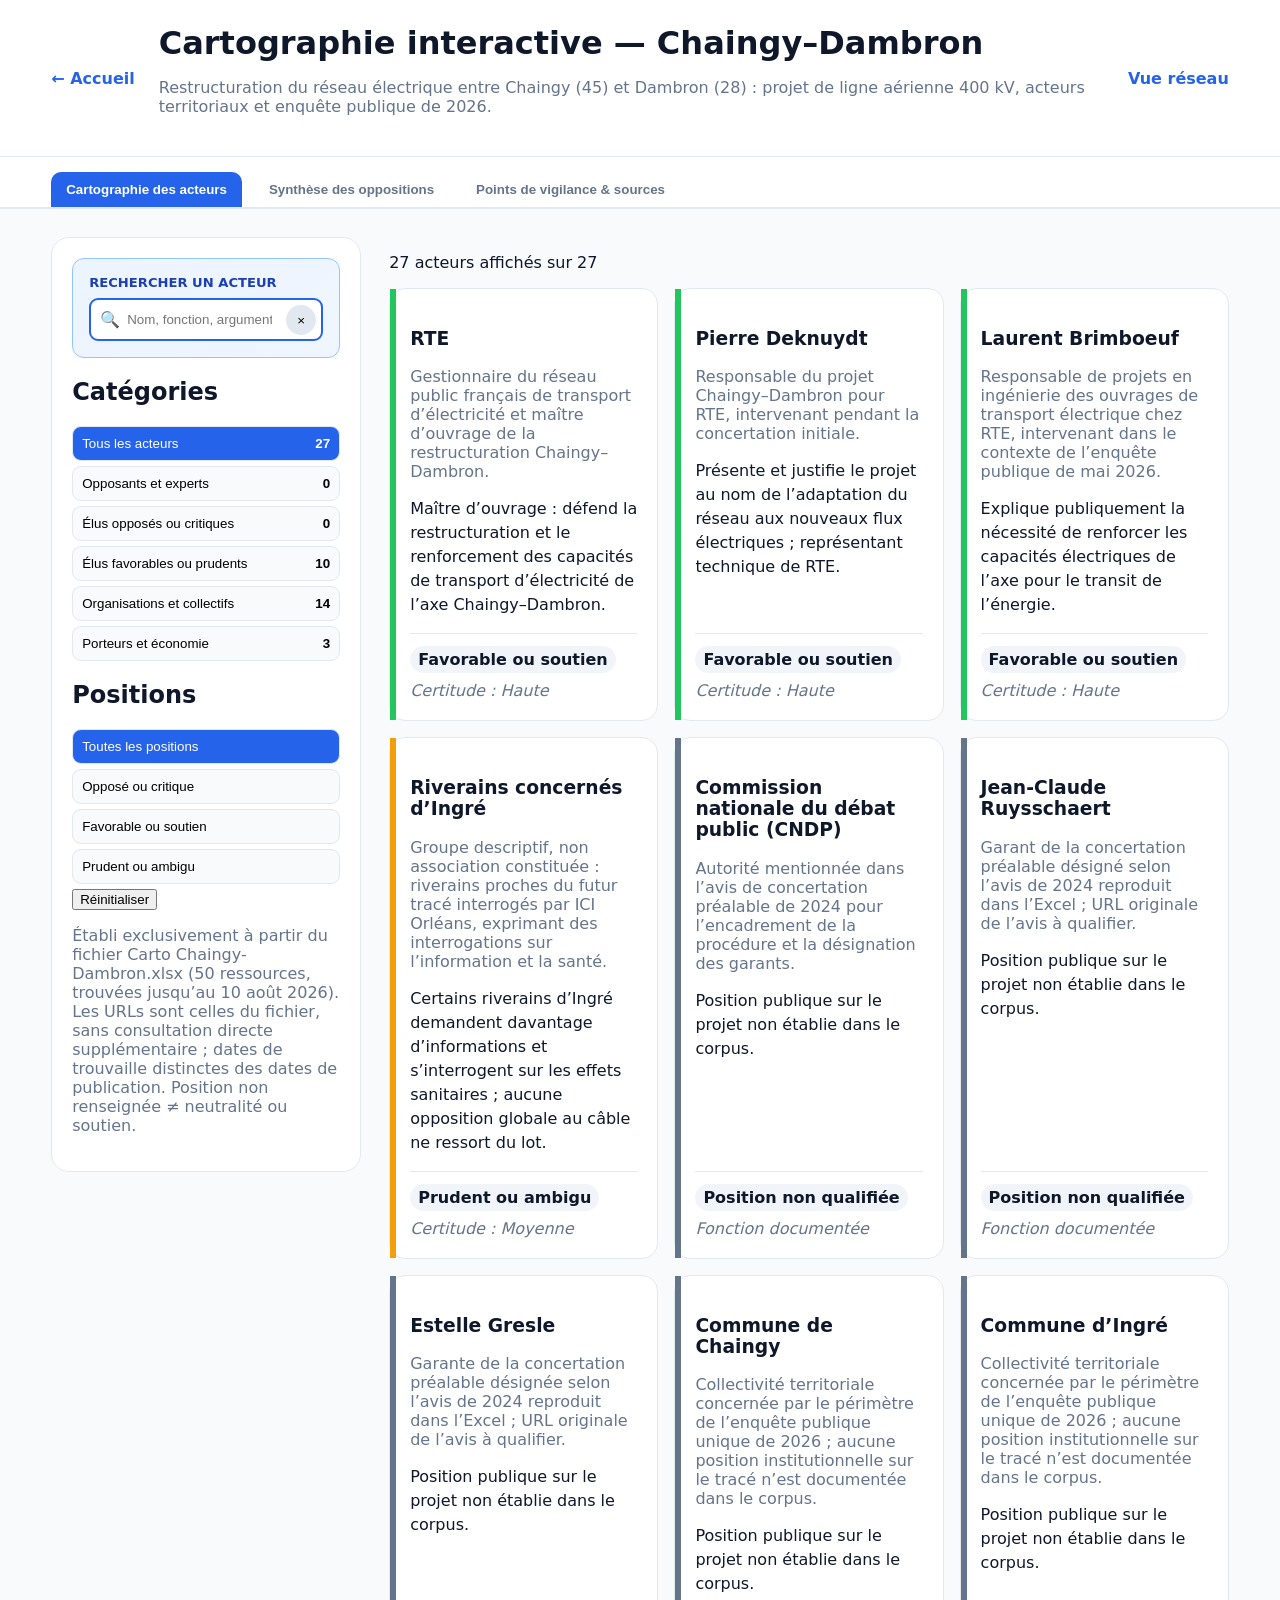
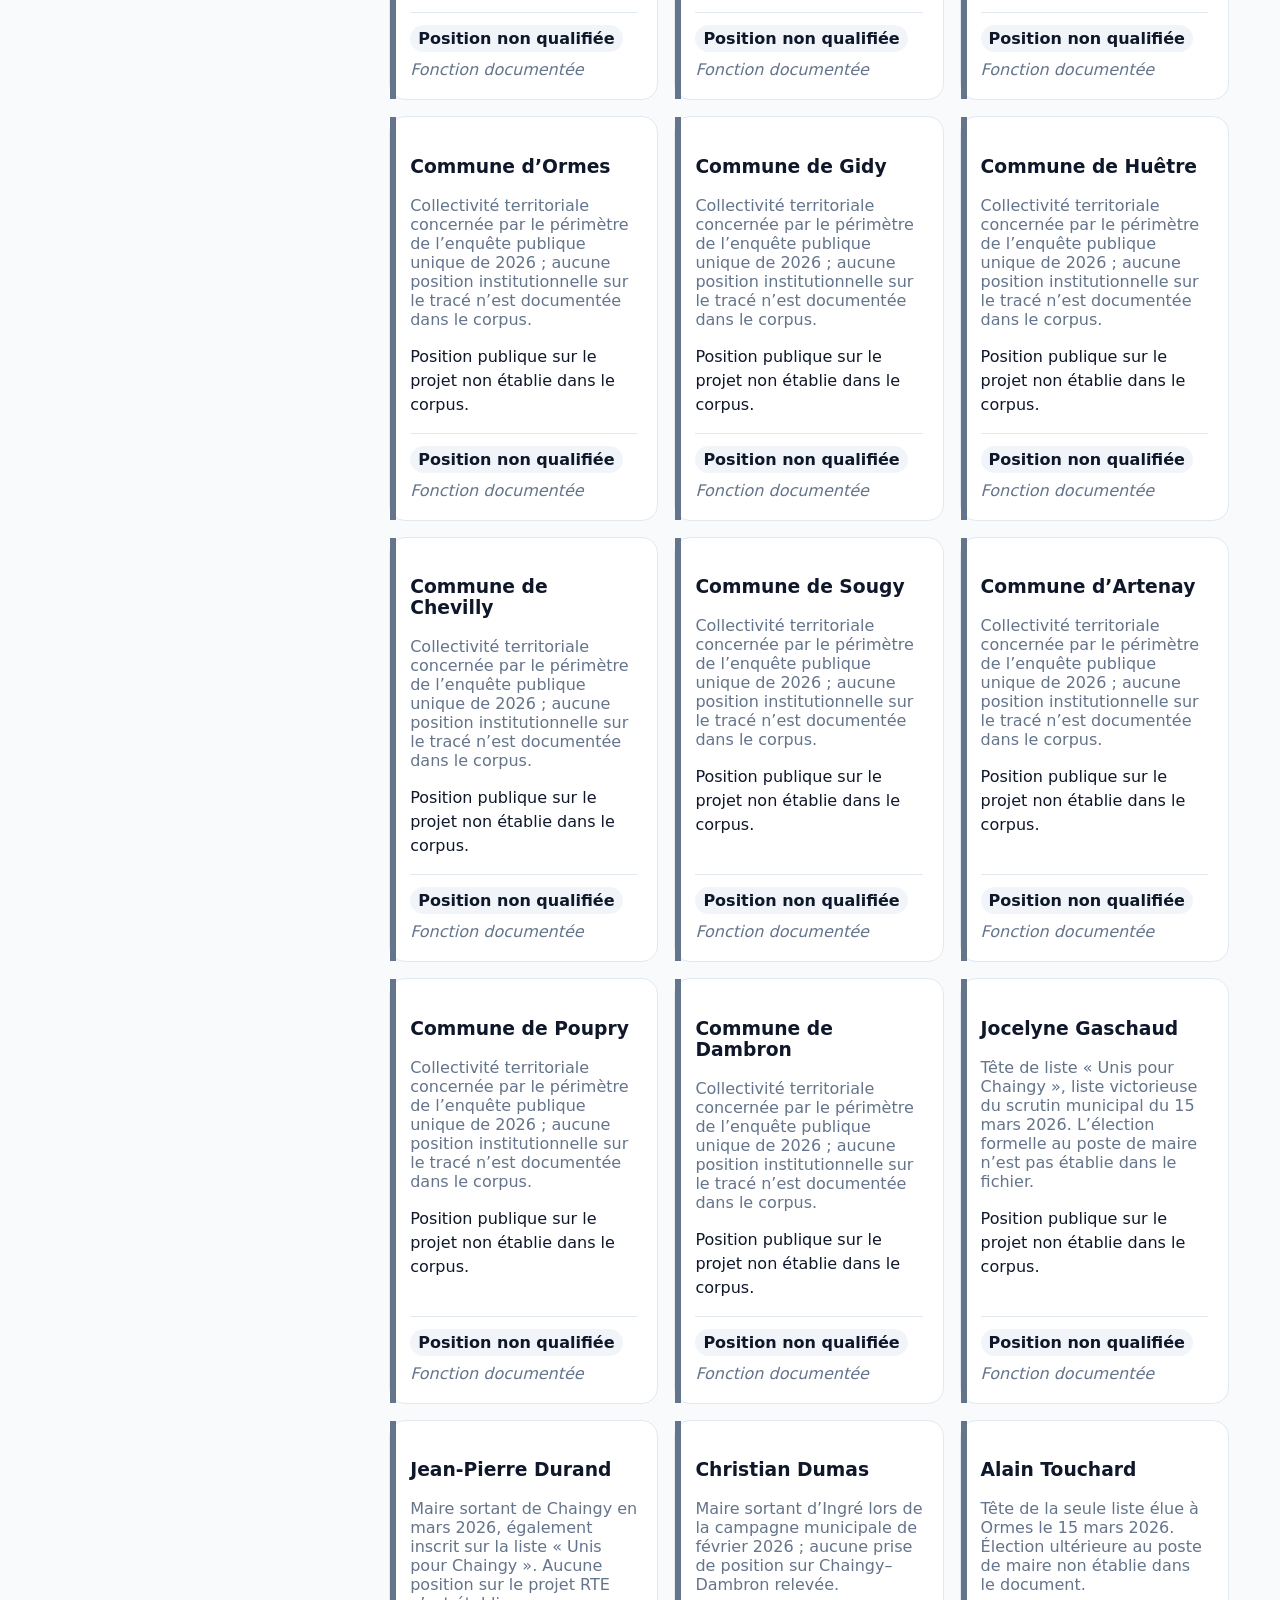
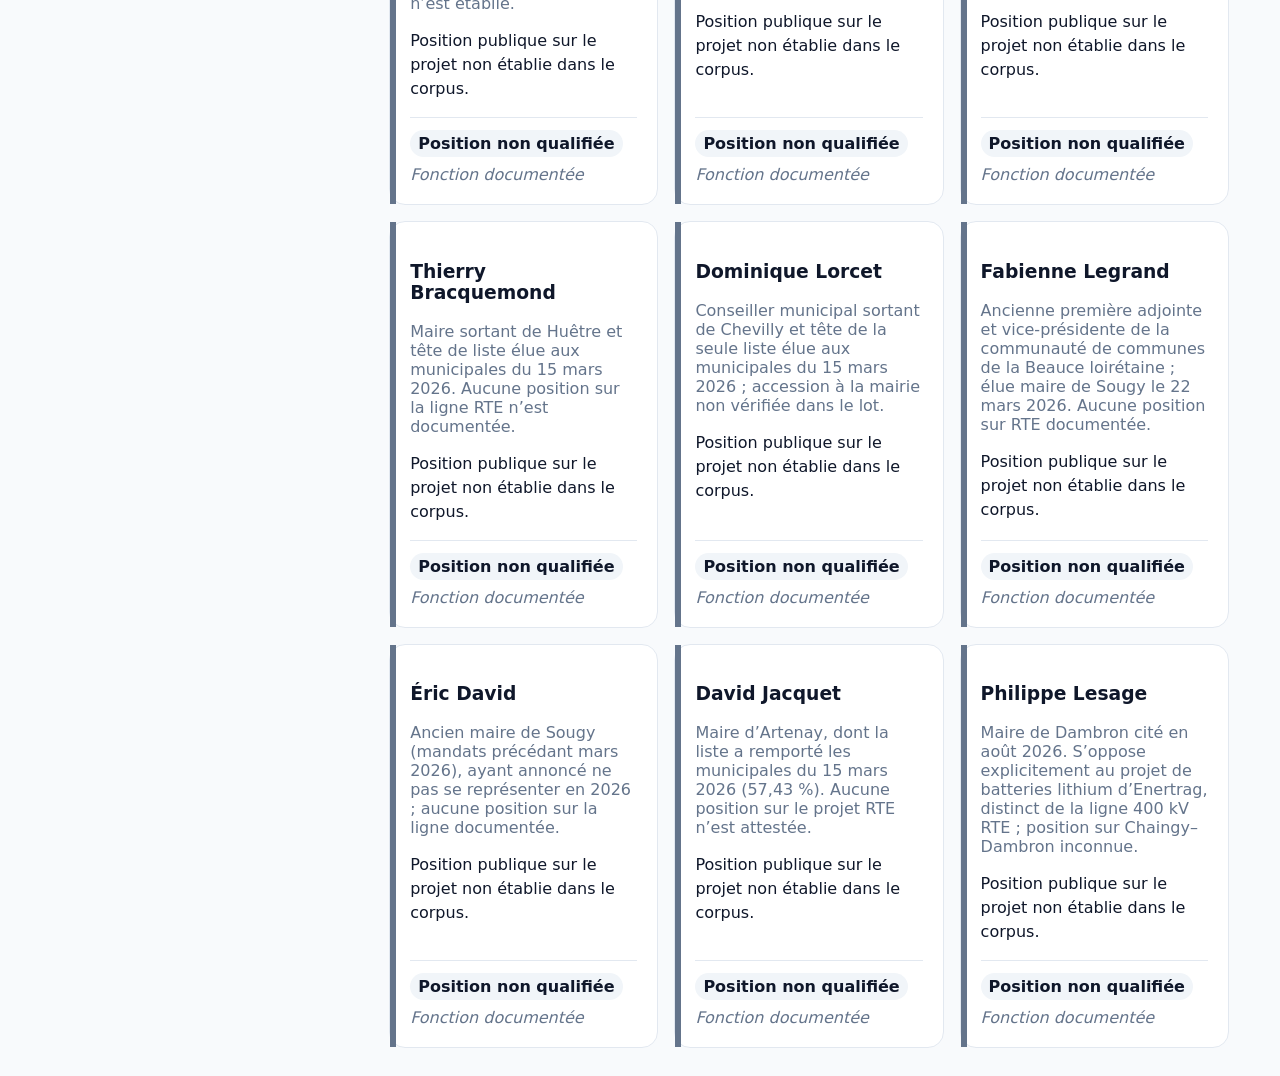
==== apps/cards/index.html @ eea74c2f "Add files via upload" ====
<!doctype html><html lang="fr"><head><meta charset="utf-8"><meta name="viewport" content="width=device-width,initial-scale=1"><title>Cartes — Chaingy–Dambron</title><link rel="stylesheet" href="../../assets/css/cards.css"></head><body><header><a href="../../">← Accueil</a><div><h1 id="title"></h1><p id="subtitle"></p></div><a href="../network/">Vue réseau</a></header><nav class="tabs"><button class="tab active" data-tab="carto">Cartographie des acteurs</button><button class="tab" data-tab="griefs">Synthèse des oppositions</button><button class="tab" data-tab="watch">Points de vigilance & sources</button></nav><main><section id="carto" class="pane active"><div class="layout"><aside><div class="searchbox"><label>Rechercher un acteur</label><div class="searchwrap"><span>🔍</span><input id="search" type="search" placeholder="Nom, fonction, argument..."><button id="clear">×</button></div></div><h2>Catégories</h2><div id="categories"></div><h2>Positions</h2><div id="stances"></div><button id="reset">Réinitialiser</button><p id="notice"></p></aside><section><p id="count"></p><div id="grid" class="grid"></div></section></div></section><section id="griefs" class="pane"><div id="griefGrid" class="griefGrid"></div></section><section id="watch" class="pane"><article class="listCard"><h2>🔍 Points de vigilance majeurs</h2><ul id="vigilance"></ul></article><article class="listCard"><h2>📰 Médias et sources répertoriés</h2><ul id="sources"></ul></article></section></main><dialog id="dialog"><button class="close">×</button><div id="detail"></div></dialog><script type="module" src="../../assets/js/cards.js"></script></body></html>
---- assets/css/cards.css ----
:root{--blue:#2563eb;--border:#e2e8f0}*{box-sizing:border-box}body{margin:0;font-family:Inter,system-ui,sans-serif;background:#f8fafc;color:#0f172a}header{display:flex;align-items:center;gap:24px;padding:24px 4vw;background:white;border-bottom:1px solid var(--border)}header div{flex:1}header h1{margin:0}header p,.role,.muted,#notice{color:#64748b}header a{color:var(--blue);font-weight:700;text-decoration:none}.tabs{display:flex;gap:12px;padding:15px 4vw 0;background:white;border-bottom:2px solid var(--border)}.tab{border:0;background:none;padding:10px 15px;border-radius:10px 10px 0 0;color:#64748b;font-weight:700}.tab.active{background:var(--blue);color:white}.pane{display:none;padding:28px 4vw}.pane.active{display:block}.layout{display:grid;grid-template-columns:310px 1fr;gap:28px}aside{position:sticky;top:18px;align-self:start;background:white;border:1px solid var(--border);border-radius:18px;padding:20px}.searchbox{padding:16px;border:1px solid #93c5fd;border-radius:12px;background:linear-gradient(135deg,#dbeafe88,#eff6ff)}.searchbox label{display:block;color:#1e40af;font-weight:800;text-transform:uppercase;font-size:.82rem}.searchwrap{position:relative;margin-top:8px}.searchwrap span{position:absolute;left:11px;top:12px}.searchwrap input{width:100%;padding:12px 36px;border:2px solid var(--blue);border-radius:9px}.searchwrap button{position:absolute;right:7px;top:7px;border:0;background:#e2e8f0;border-radius:50%;width:30px;height:30px}.filter{width:100%;display:flex;justify-content:space-between;margin:5px 0;padding:9px;border:1px solid var(--border);background:#f8fafc;border-radius:9px}.filter.active{background:var(--blue);color:white}.grid{display:grid;grid-template-columns:repeat(auto-fill,minmax(245px,1fr));gap:16px}.card{position:relative;display:flex;flex-direction:column;background:white;border:1px solid var(--border);border-radius:16px;padding:20px;min-height:270px;cursor:pointer}.card:before{content:"";position:absolute;inset:0 auto 0 0;width:6px;background:var(--stance)}.position{flex:1;line-height:1.5}.footer{display:flex;flex-direction:column;align-items:flex-start;gap:8px;border-top:1px solid var(--border);padding-top:12px}.badge{padding:4px 8px;border-radius:99px;background:#f1f5f9;font-weight:800}.footer span:last-child{color:#64748b;font-style:italic}.griefGrid{display:grid;grid-template-columns:repeat(auto-fill,minmax(390px,1fr));gap:20px}.griefCard,.listCard{background:white;border:1px solid var(--border);border-radius:16px;padding:24px}.listCard{margin-bottom:20px}.listCard li{margin:10px 0;line-height:1.5}dialog{width:min(780px,calc(100% - 28px));border:0;border-radius:20px;padding:28px}.close{float:right}.proof,.relation{padding:12px;margin:9px 0;background:#f8fafc;border-left:4px solid var(--blue);border-radius:8px}.proof small{display:block;color:#64748b}@media(max-width:850px){.layout{grid-template-columns:1fr}aside{position:static}.tabs{flex-wrap:wrap}.griefGrid{grid-template-columns:1fr}}
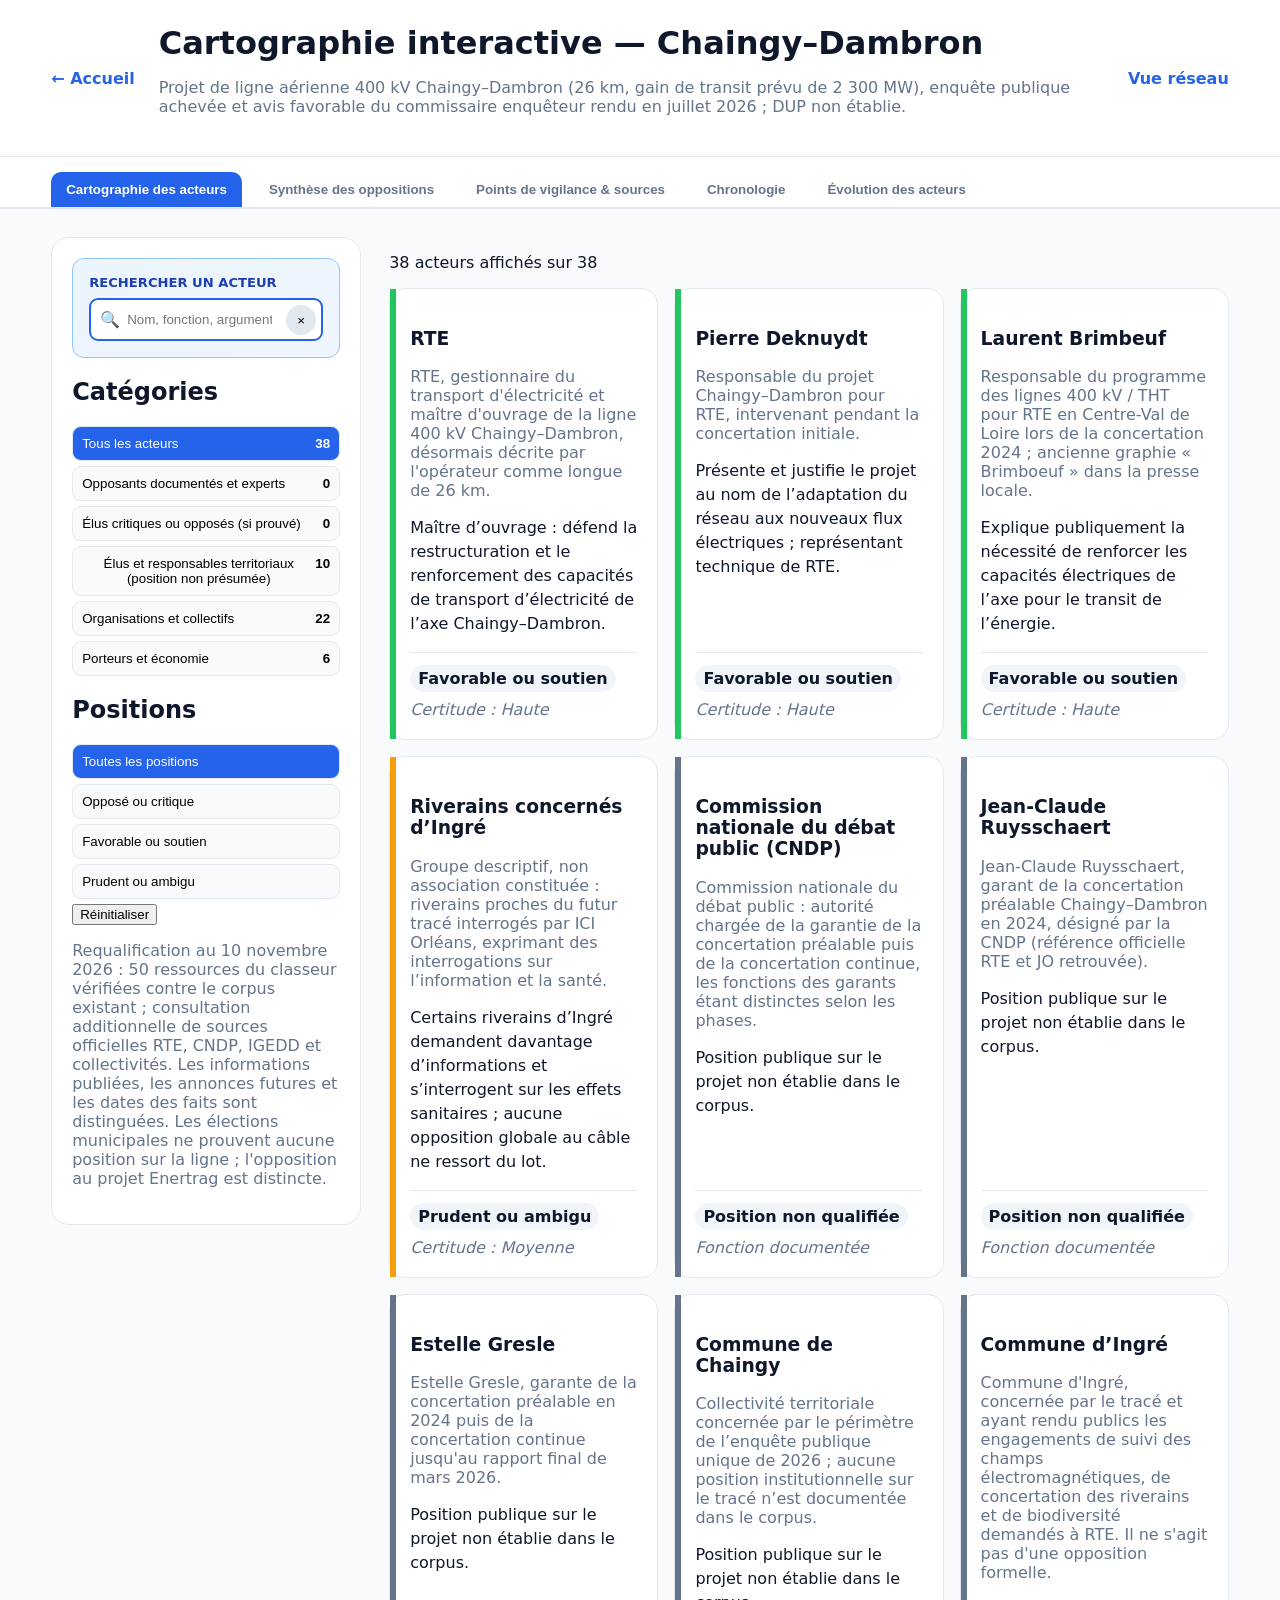
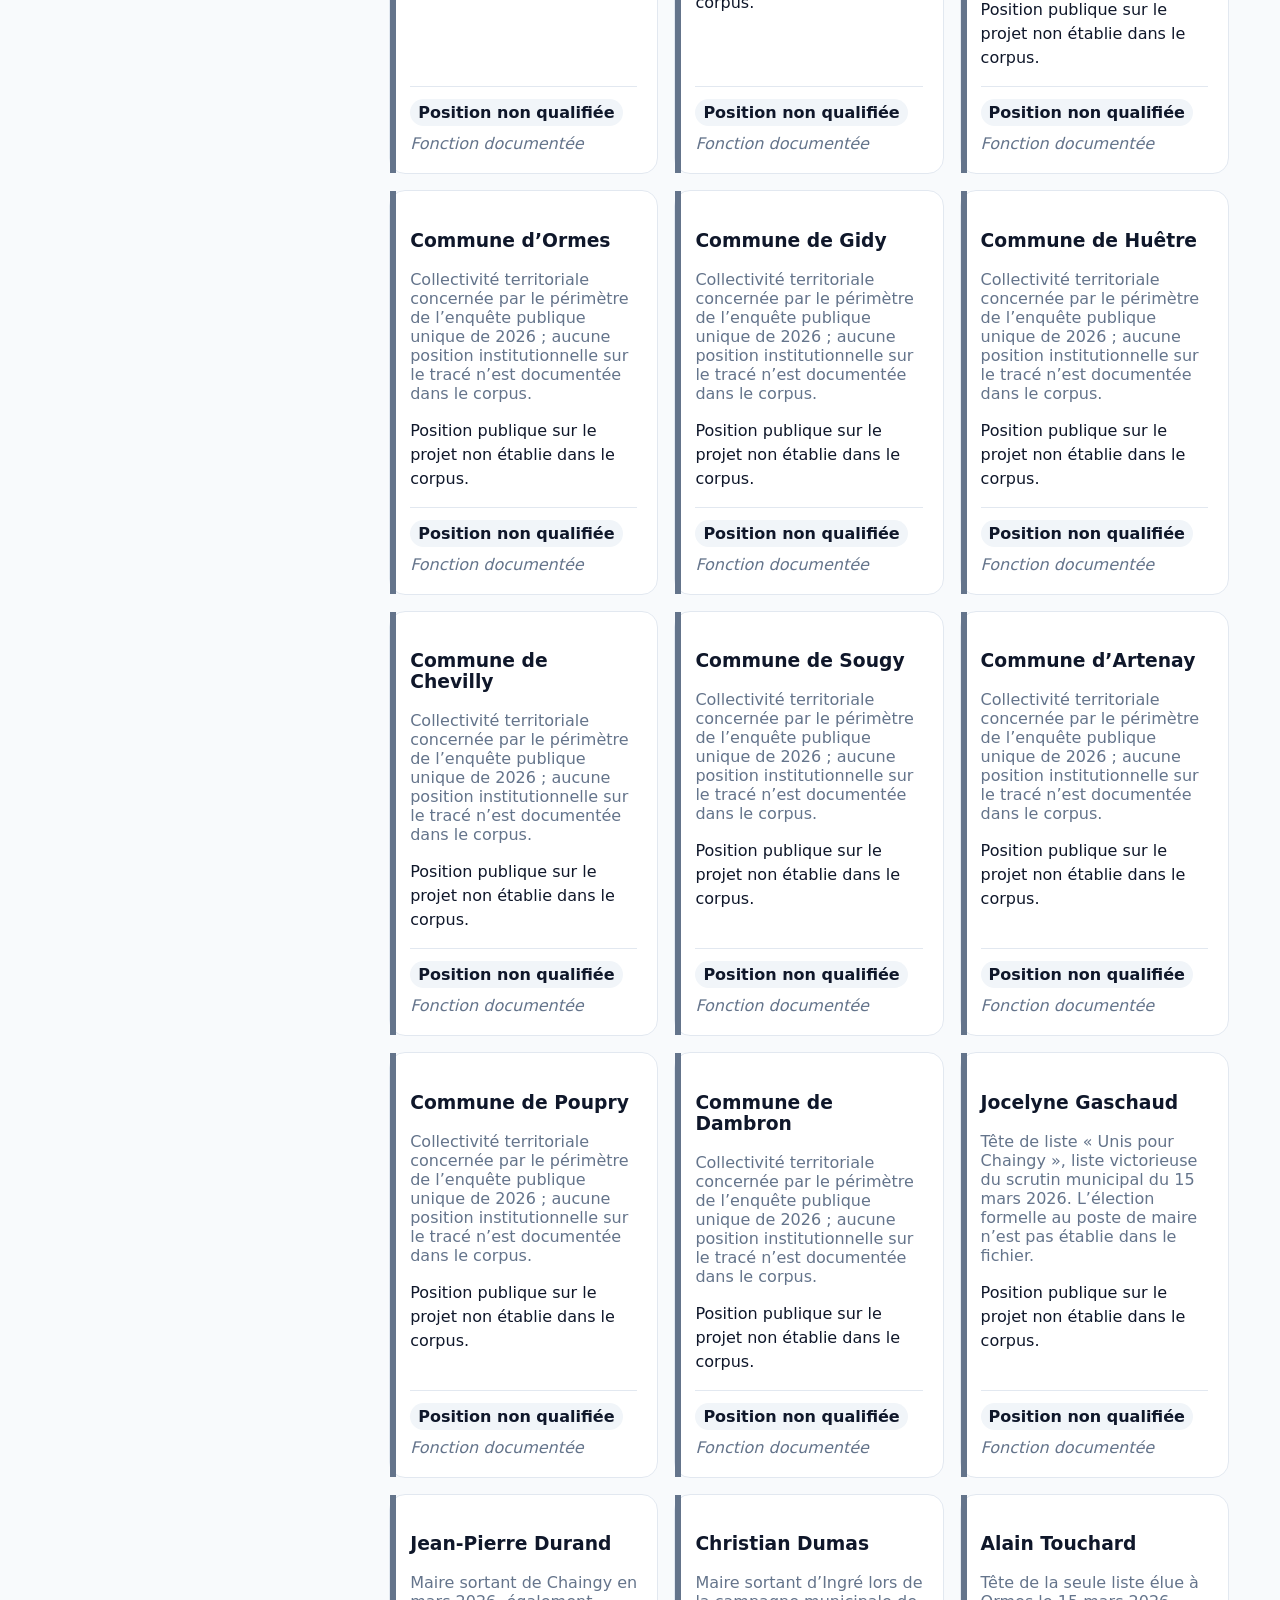
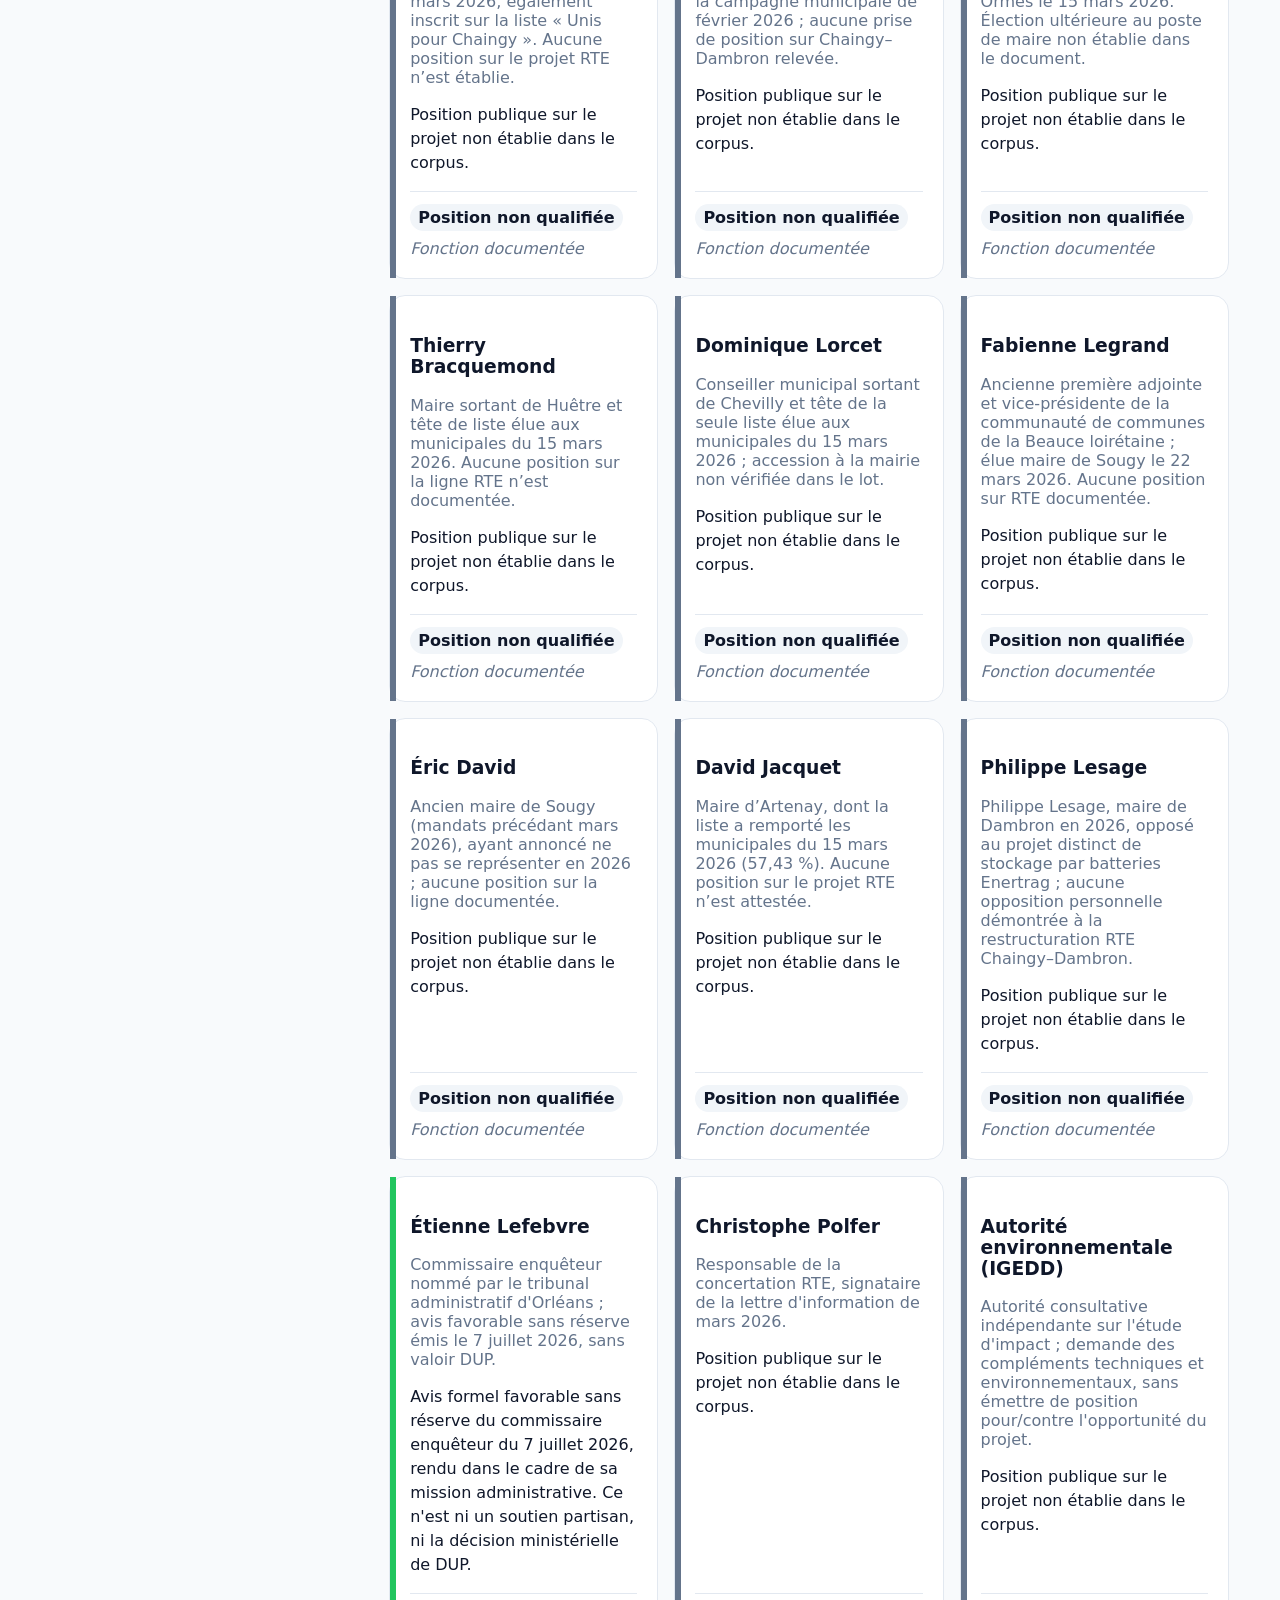
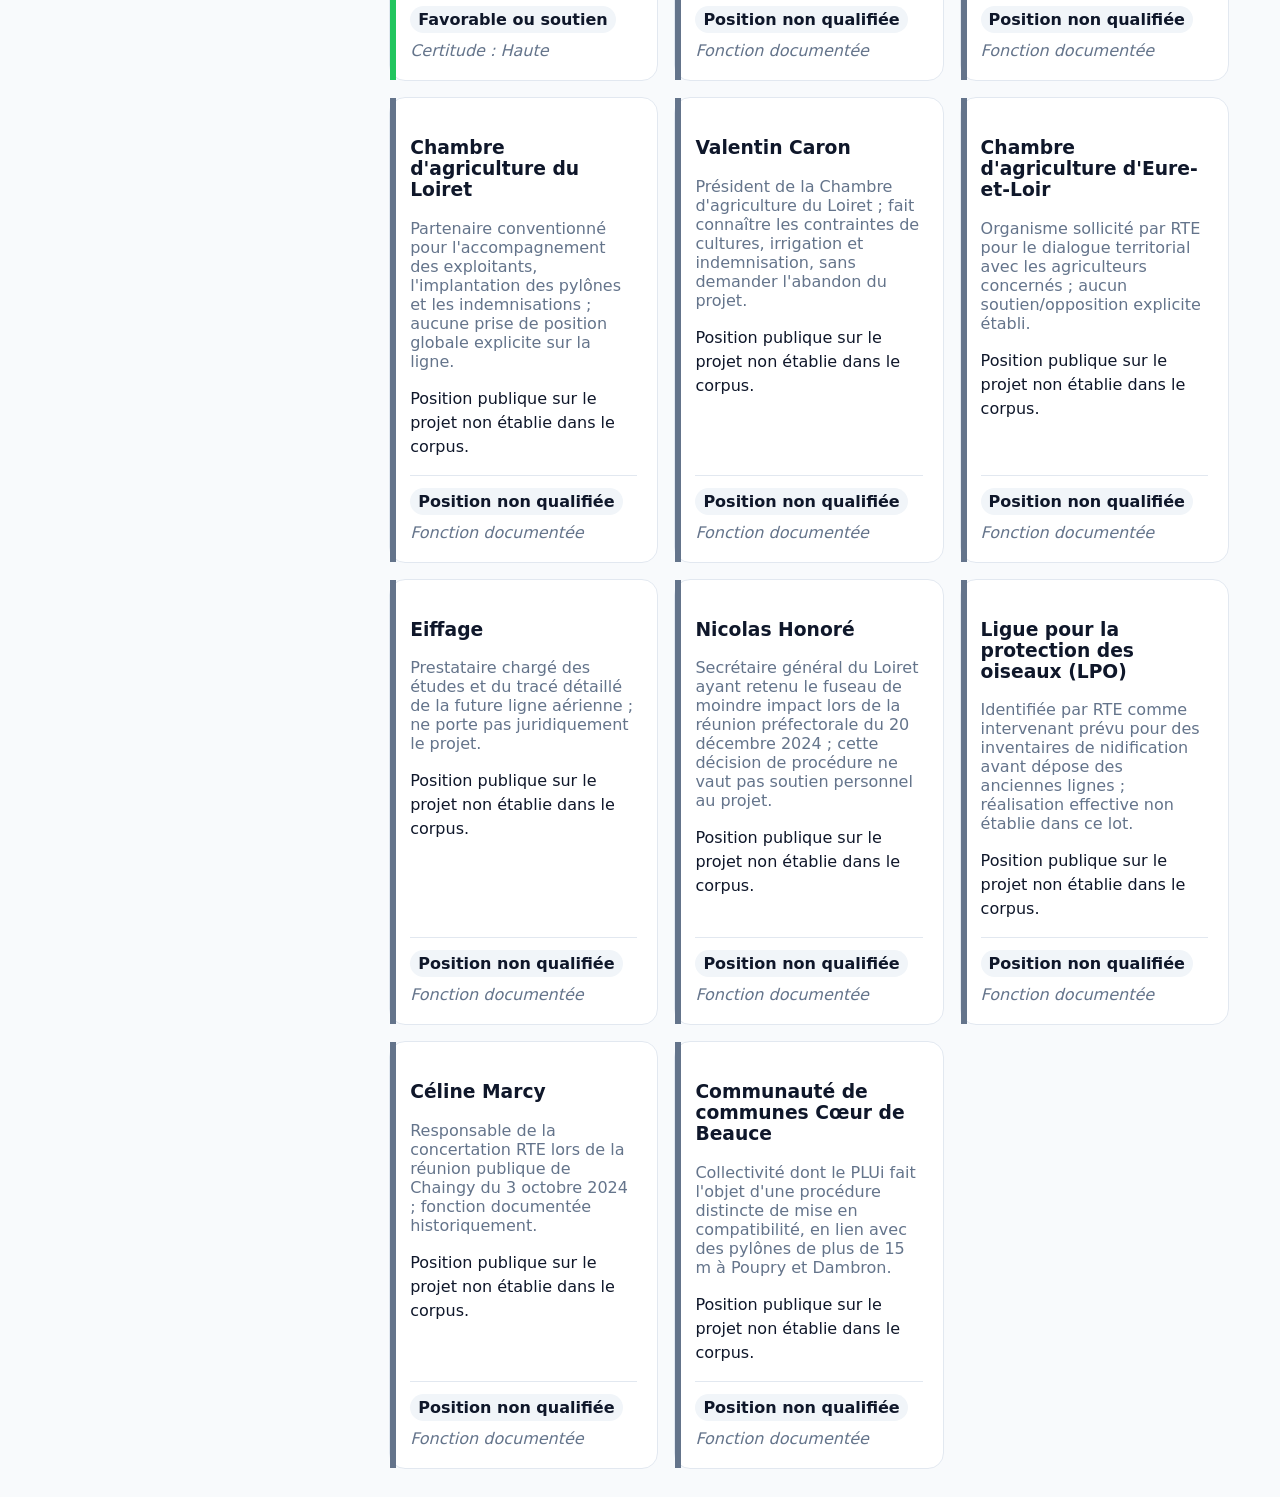
==== commit 1ffd08be: "Chaingy–Dambron: deltas réglementaires, preuves primaires et modèle Fos à cinq onglets" ====
--- a/apps/cards/index.html
+++ b/apps/cards/index.html
@@ -1 +1 @@
-<!doctype html><html lang="fr"><head><meta charset="utf-8"><meta name="viewport" content="width=device-width,initial-scale=1"><title>Cartes — Chaingy–Dambron</title><link rel="stylesheet" href="../../assets/css/cards.css"></head><body><header><a href="../../">← Accueil</a><div><h1 id="title"></h1><p id="subtitle"></p></div><a href="../network/">Vue réseau</a></header><nav class="tabs"><button class="tab active" data-tab="carto">Cartographie des acteurs</button><button class="tab" data-tab="griefs">Synthèse des oppositions</button><button class="tab" data-tab="watch">Points de vigilance & sources</button></nav><main><section id="carto" class="pane active"><div class="layout"><aside><div class="searchbox"><label>Rechercher un acteur</label><div class="searchwrap"><span>🔍</span><input id="search" type="search" placeholder="Nom, fonction, argument..."><button id="clear">×</button></div></div><h2>Catégories</h2><div id="categories"></div><h2>Positions</h2><div id="stances"></div><button id="reset">Réinitialiser</button><p id="notice"></p></aside><section><p id="count"></p><div id="grid" class="grid"></div></section></div></section><section id="griefs" class="pane"><div id="griefGrid" class="griefGrid"></div></section><section id="watch" class="pane"><article class="listCard"><h2>🔍 Points de vigilance majeurs</h2><ul id="vigilance"></ul></article><article class="listCard"><h2>📰 Médias et sources répertoriés</h2><ul id="sources"></ul></article></section></main><dialog id="dialog"><button class="close">×</button><div id="detail"></div></dialog><script type="module" src="../../assets/js/cards.js"></script></body></html>
+<!doctype html><html lang="fr"><head><meta charset="utf-8"><meta name="viewport" content="width=device-width,initial-scale=1"><title>Cartes — Chaingy–Dambron</title><link rel="stylesheet" href="../../assets/css/cards.css?v=chaingy-20261110"><link rel="stylesheet" href="../../assets/css/evolution.css?v=chaingy-20261110"></head><body><header><a href="../../">← Accueil</a><div><h1 id="title"></h1><p id="subtitle"></p></div><a href="../network/">Vue réseau</a></header><nav class="tabs"><button class="tab active" data-tab="carto">Cartographie des acteurs</button><button class="tab" data-tab="griefs">Synthèse des oppositions</button><button class="tab" data-tab="watch">Points de vigilance & sources</button><button class="tab" data-tab="timeline">Chronologie</button><button class="tab" data-tab="evolution">Évolution des acteurs</button></nav><main><section id="carto" class="pane active"><div class="layout"><aside><div class="searchbox"><label>Rechercher un acteur</label><div class="searchwrap"><span>🔍</span><input id="search" type="search" placeholder="Nom, fonction, argument..."><button id="clear">×</button></div></div><h2>Catégories</h2><div id="categories"></div><h2>Positions</h2><div id="stances"></div><button id="reset">Réinitialiser</button><p id="notice"></p></aside><section><p id="count"></p><div id="grid" class="grid"></div></section></div></section><section id="griefs" class="pane"><div id="griefGrid" class="griefGrid"></div></section><section id="watch" class="pane"><article class="listCard"><h2>🔍 Points de vigilance majeurs</h2><ul id="vigilance"></ul></article><article class="listCard"><h2>📰 Médias et sources répertoriés</h2><ul id="sources"></ul></article></section><section id="timeline" class="pane"><article class="listCard"><h2>Chronologie Chaingy–Dambron</h2><p>Procédures, décisions, annonces et prévisions sont distinguées, avec les preuves associées.</p></article><div id="timelineGrid" class="griefGrid"></div><article class="listCard"><h2>Repères techniques et réglementaires</h2><div id="factsGrid" class="griefGrid"></div></article></section><section id="evolution" class="pane"><div id="evolution-root"></div></section></main><dialog id="dialog"><button class="close">×</button><div id="detail"></div></dialog><script type="module" src="../../assets/js/cards.js?v=chaingy-20261110"></script></body></html>
--- a/assets/css/cards.css
+++ b/assets/css/cards.css
@@ -1 +1,3 @@
 :root{--blue:#2563eb;--border:#e2e8f0}*{box-sizing:border-box}body{margin:0;font-family:Inter,system-ui,sans-serif;background:#f8fafc;color:#0f172a}header{display:flex;align-items:center;gap:24px;padding:24px 4vw;background:white;border-bottom:1px solid var(--border)}header div{flex:1}header h1{margin:0}header p,.role,.muted,#notice{color:#64748b}header a{color:var(--blue);font-weight:700;text-decoration:none}.tabs{display:flex;gap:12px;padding:15px 4vw 0;background:white;border-bottom:2px solid var(--border)}.tab{border:0;background:none;padding:10px 15px;border-radius:10px 10px 0 0;color:#64748b;font-weight:700}.tab.active{background:var(--blue);color:white}.pane{display:none;padding:28px 4vw}.pane.active{display:block}.layout{display:grid;grid-template-columns:310px 1fr;gap:28px}aside{position:sticky;top:18px;align-self:start;background:white;border:1px solid var(--border);border-radius:18px;padding:20px}.searchbox{padding:16px;border:1px solid #93c5fd;border-radius:12px;background:linear-gradient(135deg,#dbeafe88,#eff6ff)}.searchbox label{display:block;color:#1e40af;font-weight:800;text-transform:uppercase;font-size:.82rem}.searchwrap{position:relative;margin-top:8px}.searchwrap span{position:absolute;left:11px;top:12px}.searchwrap input{width:100%;padding:12px 36px;border:2px solid var(--blue);border-radius:9px}.searchwrap button{position:absolute;right:7px;top:7px;border:0;background:#e2e8f0;border-radius:50%;width:30px;height:30px}.filter{width:100%;display:flex;justify-content:space-between;margin:5px 0;padding:9px;border:1px solid var(--border);background:#f8fafc;border-radius:9px}.filter.active{background:var(--blue);color:white}.grid{display:grid;grid-template-columns:repeat(auto-fill,minmax(245px,1fr));gap:16px}.card{position:relative;display:flex;flex-direction:column;background:white;border:1px solid var(--border);border-radius:16px;padding:20px;min-height:270px;cursor:pointer}.card:before{content:"";position:absolute;inset:0 auto 0 0;width:6px;background:var(--stance)}.position{flex:1;line-height:1.5}.footer{display:flex;flex-direction:column;align-items:flex-start;gap:8px;border-top:1px solid var(--border);padding-top:12px}.badge{padding:4px 8px;border-radius:99px;background:#f1f5f9;font-weight:800}.footer span:last-child{color:#64748b;font-style:italic}.griefGrid{display:grid;grid-template-columns:repeat(auto-fill,minmax(390px,1fr));gap:20px}.griefCard,.listCard{background:white;border:1px solid var(--border);border-radius:16px;padding:24px}.listCard{margin-bottom:20px}.listCard li{margin:10px 0;line-height:1.5}dialog{width:min(780px,calc(100% - 28px));border:0;border-radius:20px;padding:28px}.close{float:right}.proof,.relation{padding:12px;margin:9px 0;background:#f8fafc;border-left:4px solid var(--blue);border-radius:8px}.proof small{display:block;color:#64748b}@media(max-width:850px){.layout{grid-template-columns:1fr}aside{position:static}.tabs{flex-wrap:wrap}.griefGrid{grid-template-columns:1fr}}
+
+.pane .timeline-date{display:block;margin-bottom:7px;color:#475569;font-weight:800}.pane .factValue{font-size:1.38rem;color:#0f766e;font-weight:800}.pane .griefCard a{color:#1d4ed8}.pane .griefCard small{display:block;line-height:1.55}.tabs{overflow-x:auto;flex-wrap:wrap}.tab{cursor:pointer}.tab:focus-visible{outline:3px solid #f59e0b;outline-offset:2px}
--- a/assets/css/evolution.css
+++ b/assets/css/evolution.css
@@ -0,0 +1,65 @@
+/* Styles isolés de l'onglet Évolution */
+.evolution-app { display: grid; gap: 22px; }
+.evolution-top { display: flex; align-items: center; justify-content: space-between; gap: 20px; flex-wrap: wrap; }
+.evolution-top h2 { margin: 0 0 4px; font-size: 1.55rem; }
+.evolution-top p { margin: 0; color: var(--muted, #64748b); }
+.evolution-modes { display: flex; gap: 5px; padding: 5px; border-radius: 12px; background: #e2e8f0; }
+.evolution-modes button { border: 0; padding: 10px 16px; border-radius: 9px; cursor: pointer; background: transparent; color: #475569; font-weight: 700; }
+.evolution-modes button.is-active { background: #fff; color: #1d4ed8; box-shadow: 0 2px 5px #0f172a16; }
+.evolution-metrics { display: grid; grid-template-columns: repeat(3, minmax(0, 1fr)); gap: 12px; }
+.evolution-metric, .evolution-panel { background: #fff; border: 1px solid var(--border, #e2e8f0); border-radius: 12px; box-shadow: var(--shadow, 0 3px 8px #0f172a0a); }
+.evolution-metric { padding: 18px; display: grid; gap: 5px; }
+.evolution-metric span { font-size: .85rem; color: var(--muted, #64748b); }
+.evolution-metric strong { font-size: 2rem; font-variant-numeric: tabular-nums; }
+.evolution-panel { padding: 24px; min-width: 0; }
+.evolution-section-title { display: flex; justify-content: space-between; align-items: center; gap: 18px; flex-wrap: wrap; margin-bottom: 18px; }
+.evolution-section-title h3 { margin: 0; font-size: 1.1rem; }
+.evolution-section-title label { display: flex; align-items: center; gap: 8px; color: #475569; font-size: .85rem; font-weight: 600; }
+.evolution-section-title select, .evolution-section-title input { padding: 9px 12px; border: 1px solid #cbd5e1; border-radius: 9px; background: #fff; color: #0f172a; font: inherit; min-width: 160px; }
+.evolution-chart { width: 100%; overflow-x: auto; }
+.evolution-chart svg { display: block; height: auto; max-height: 400px; }
+.evolution-legend { display: flex; flex-wrap: wrap; gap: 9px; margin-top: 16px; }
+.evolution-legend-button { display: inline-flex; align-items: center; gap: 7px; border: 1px solid #cbd5e1; border-radius: 999px; padding: 6px 10px; background: #fff; color: #64748b; font-size: .82rem; cursor: pointer; opacity: .5; }
+.evolution-legend-button.is-on { opacity: 1; color: #0f172a; }
+.evolution-swatch { display: inline-block; flex-shrink: 0; width: 12px; height: 12px; border-radius: 3px; }
+.evolution-hint { font-size: .83rem; color: var(--muted, #64748b); }
+.evolution-roster { display: grid; gap: 9px; }
+.evolution-person { display: flex; align-items: flex-start; gap: 12px; padding: 12px; border-radius: 9px; border: 1px solid #e2e8f0; }
+.evolution-person .evolution-swatch { margin-top: 5px; }
+.evolution-person strong { display: block; font-size: .92rem; }
+.evolution-person small { display: block; color: #64748b; margin-top: 3px; line-height: 1.45; }
+.evolution-warning { color: #92400e; font-size: .85rem; }
+.evolution-empty h2 { margin-top: 0; }
+@media (max-width: 650px) {
+  .evolution-metrics { grid-template-columns: 1fr; }
+  .evolution-panel { padding: 15px; } 
+  .evolution-section-title { align-items: stretch; flex-direction: column; }
+  .evolution-section-title input { width: 100%; }
+}
+
+/* Ajustements Bosquel : isolation des contrôles du graphique et traçabilité. */
+#evolution .evolution-wrap{max-width:1400px}
+#evolution .evolution-method{font-size:.82rem;line-height:1.45;margin-top:8px;max-width:880px;color:#64748b}
+#evolution .evolution-sources a{color:#1d4ed8;text-decoration:underline;text-underline-offset:2px}
+#evolution .evolution-person>div{min-width:0}
+#evolution .evolution-section-title input{width:auto;margin-top:0;border:1px solid #cbd5e1}
+#evolution .evolution-section-title select{margin-top:0;width:auto}
+#evolution .evolution-person small{overflow-wrap:anywhere}
+
+/* Escaudain — classification des positions et filtres de périmètre. */
+#evolution .evolution-scope{display:flex;gap:5px;background:#e2e8f0;padding:5px;border-radius:12px;flex-wrap:wrap}
+#evolution .evolution-scope button{border:0;background:transparent;border-radius:9px;cursor:pointer;padding:10px 13px;font-weight:700;color:#475569}
+#evolution .evolution-scope button.is-active{background:#fff;color:#1d4ed8;box-shadow:0 2px 5px #0f172a16}
+#evolution .evolution-top{align-items:flex-start}
+#evolution .evolution-method{max-width:920px;line-height:1.5;margin-top:9px;font-size:.86rem}
+#evolution .evolution-sources a{color:#1d4ed8;text-decoration:underline;text-underline-offset:2px}
+#evolution .evolution-person small{overflow-wrap:anywhere}
+#evolution .evolution-section-title input,#evolution .evolution-section-title select{width:auto;margin-top:0}
+@media (max-width:900px){#evolution .evolution-scope,#evolution .evolution-modes{width:100%;justify-content:flex-start;flex-wrap:wrap}}
+
+#evolution .evolution-app{max-width:1420px;margin:auto}
+#evolution .evolution-method{max-width:950px;line-height:1.5;font-size:.84rem;margin-top:8px}
+#evolution .evolution-modes,#evolution .evolution-scope{flex-wrap:wrap}
+#evolution .evolution-sources a{color:#2563eb;text-decoration:underline}
+#evolution .evolution-person small{overflow-wrap:anywhere}
+@media(max-width:850px){#evolution .evolution-modes{width:100%}}
